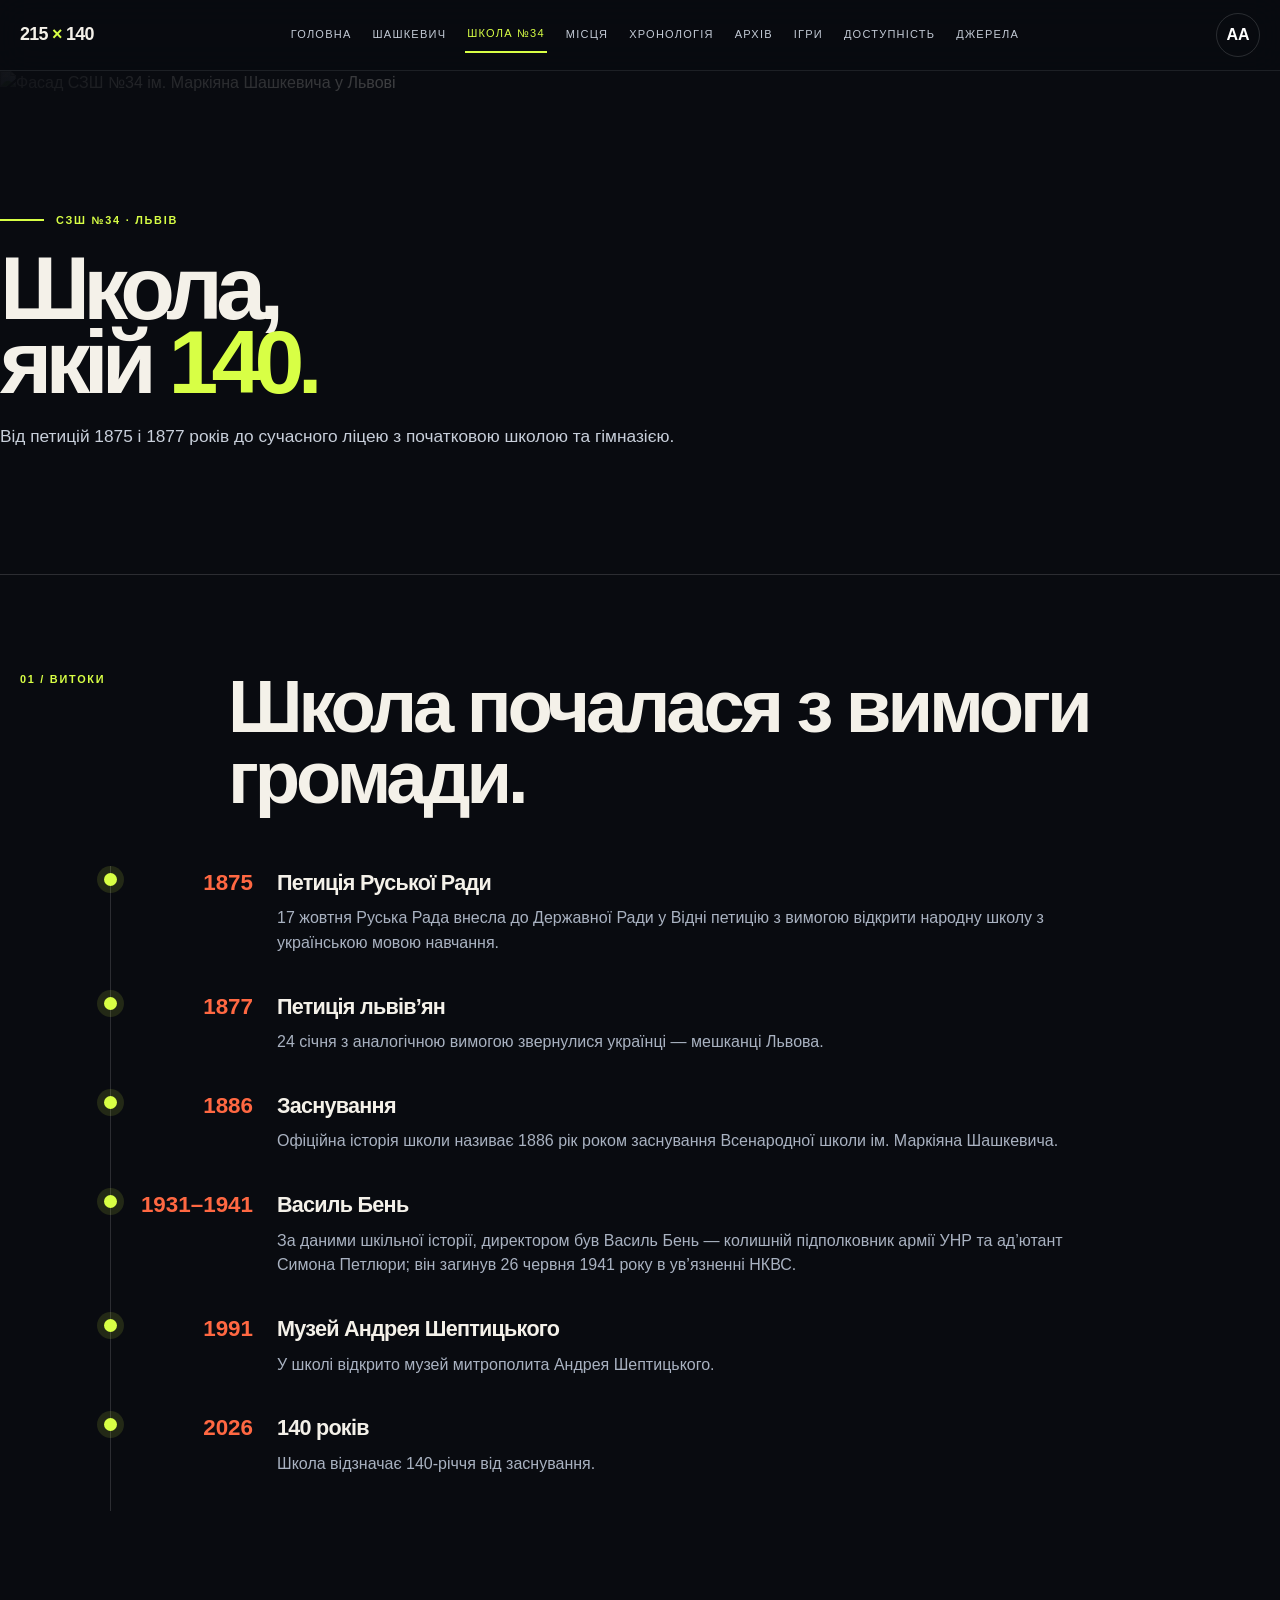
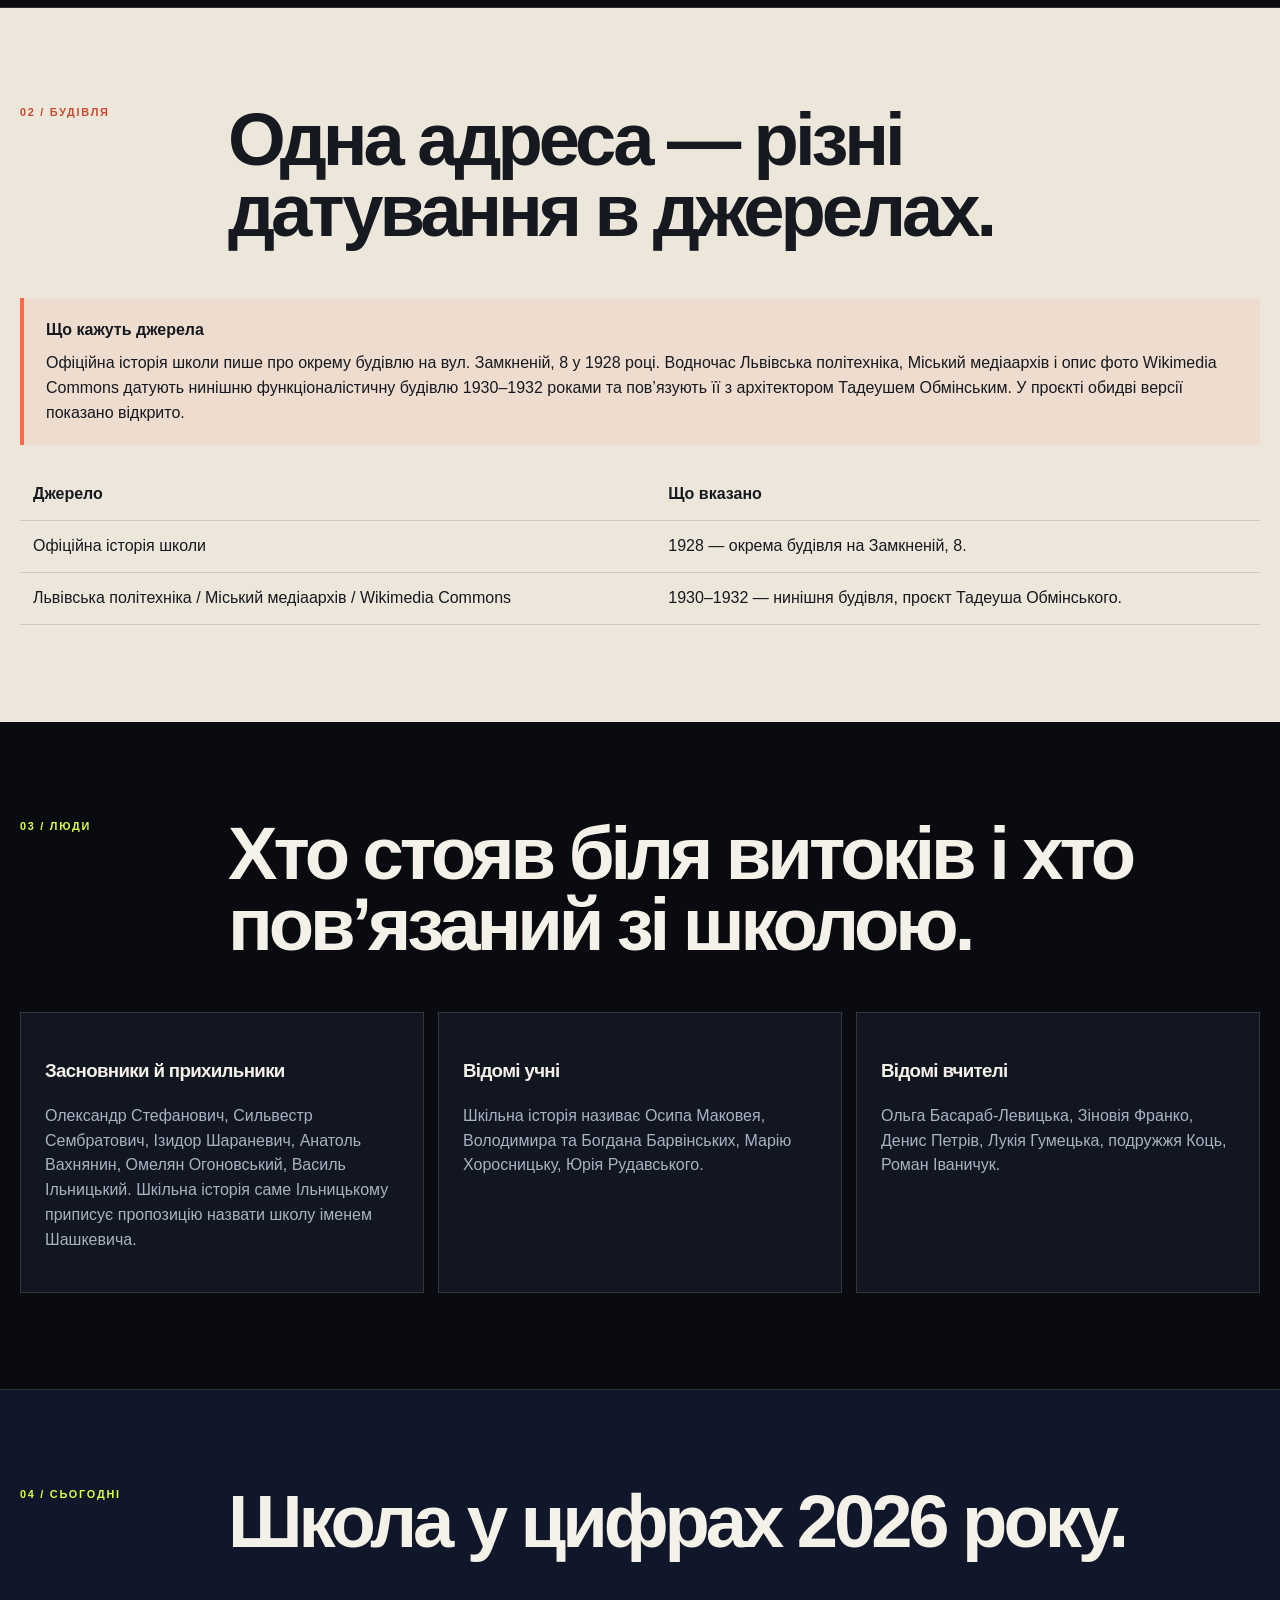
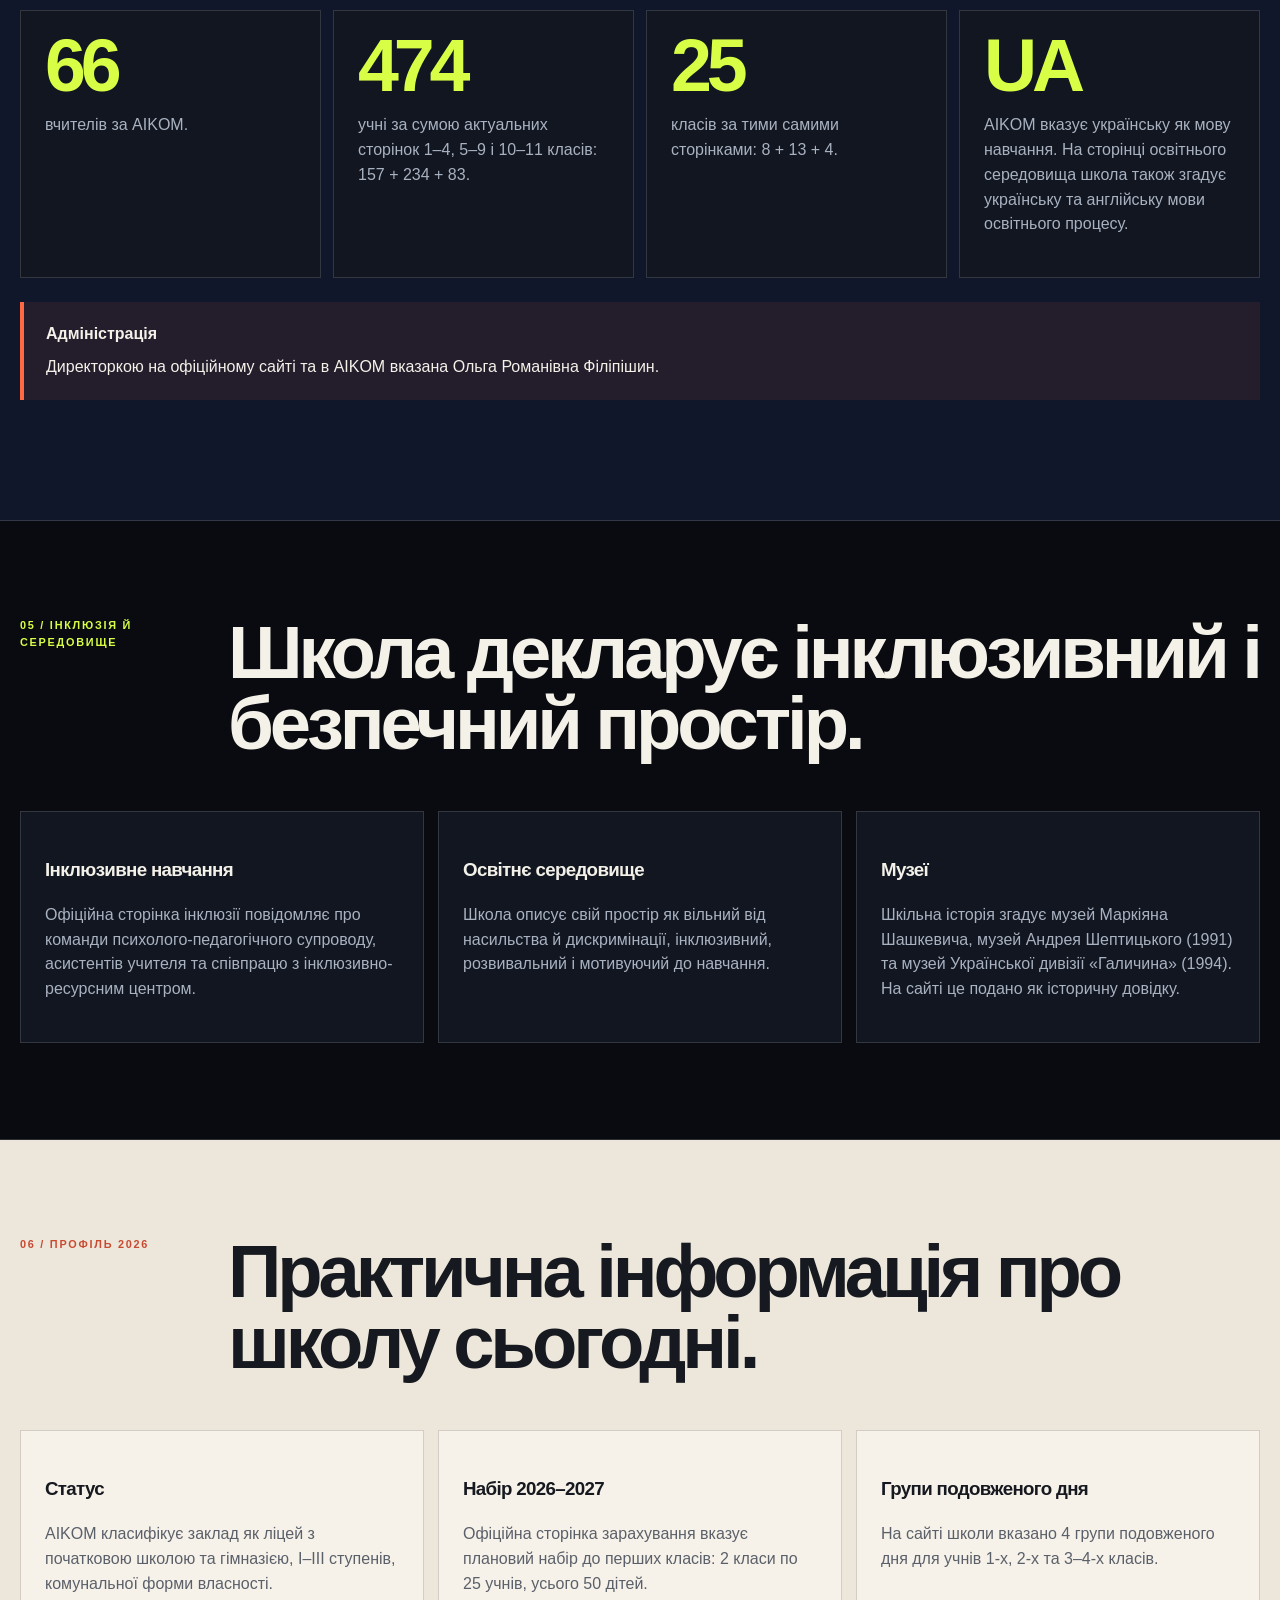
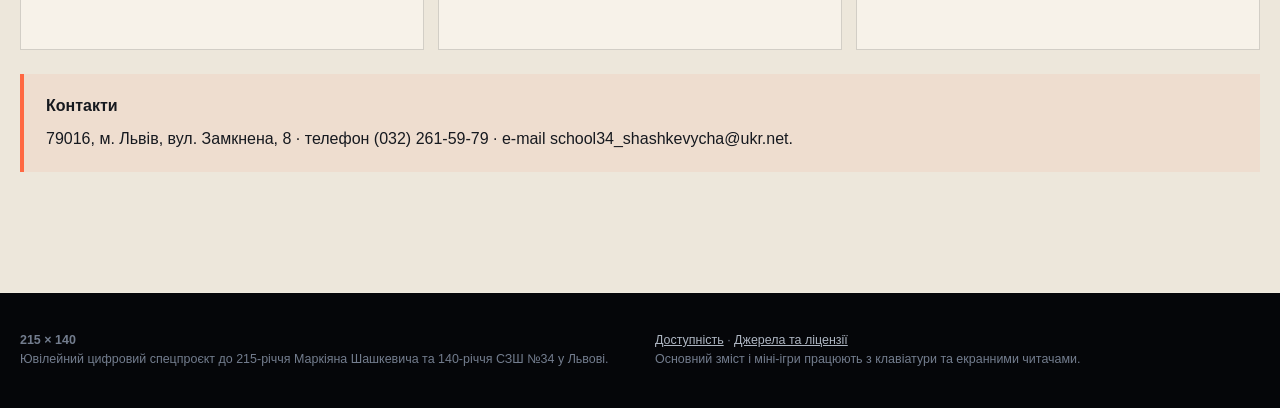
==== school.html @ a25c8b9b "init" ====
<!doctype html><html lang="uk"><head><meta charset="utf-8"><meta name="viewport" content="width=device-width,initial-scale=1"><meta name="theme-color" content="#090b10"><meta name="description" content="Історія СЗШ №34 ім. Маркіяна Шашкевича: петиції, заснування, будівля, люди, музеї та сучасний стан."><title>Школа №34 — 140 років</title><link rel="stylesheet" href="assets/style.css"></head><body>
<a class="skip-link" href="#main">Перейти до основного змісту</a>
<div class="progress" aria-hidden="true"></div>
<header class="site-header">
 <div class="wrap nav">
  <a class="brand" href="index.html" aria-label="215 на 140 — головна">215 <b>×</b> 140</a>
  <button class="mobile-toggle" type="button" aria-expanded="false" aria-controls="mainNav">Меню</button>
  <nav id="mainNav" class="navlinks" aria-label="Головна навігація"><a href="index.html">Головна</a><a href="shashkevych.html">Шашкевич</a><a href="school.html" aria-current="page">Школа №34</a><a href="places.html">Місця</a><a href="timeline.html">Хронологія</a><a href="archive.html">Архів</a><a href="games.html">Ігри</a><a href="accessibility.html">Доступність</a><a href="sources.html">Джерела</a></nav>
  <button id="a11yOpen" class="a11y-open" type="button" aria-haspopup="dialog" aria-controls="a11yPanel" aria-label="Відкрити налаштування доступності">АА</button>
 </div>
</header>
<div id="a11yPanel" class="a11y-panel" role="dialog" aria-modal="false" aria-labelledby="a11yTitle" aria-hidden="true">
 <h2 id="a11yTitle">Доступність</h2>
 <div class="a11y-grid">
  <button id="fontPlus" class="a11y-btn" type="button">Збільшити текст</button>
  <button id="fontMinus" class="a11y-btn" type="button">Зменшити текст</button>
  <button id="contrast" class="a11y-btn" type="button">Високий контраст</button>
  <button id="readable" class="a11y-btn" type="button">Полегшене читання</button>
  <button id="motion" class="a11y-btn" type="button">Менше анімації</button>
  <button id="textOnly" class="a11y-btn" type="button">Текстовий режим</button>
  <button id="speakPage" class="a11y-btn" type="button">Озвучити сторінку</button>
  <button id="stopSpeak" class="a11y-btn" type="button">Зупинити озвучення</button>
  <button id="resetA11y" class="a11y-btn" type="button">Скинути налаштування</button>
 </div>
 <p class="a11y-note">Усі основні функції доступні з клавіатури. Озвучення браузером є додатковим і не замінює екранний читач.</p>
 <button id="a11yClose" class="btn" type="button">Закрити</button>
</div>
<div id="globalLive" class="sr-only" aria-live="polite" aria-atomic="true"></div>
<main id="main"><section class="hero compact"><div class="hero-media"><img src="https://upload.wikimedia.org/wikipedia/commons/1/1f/School_%E2%84%96_34%2C_Lviv.jpg" alt="Фасад СЗШ №34 ім. Маркіяна Шашкевича у Львові"><div class="image-fallback">Будівля школи №34.</div></div><div class="wrap hero-inner"><div class="kicker">СЗШ №34 · Львів</div><h1>Школа,<br>якій <span class="acid">140.</span></h1><p class="hero-lead">Від петицій 1875 і 1877 років до сучасного ліцею з початковою школою та гімназією.</p></div></section>
<section class="section"><div class="wrap"><div class="section-head"><div class="index">01 / Витоки</div><h2>Школа почалася з вимоги громади.</h2></div><div class="timeline"><article class="event"><time>1875</time><div><h3>Петиція Руської Ради</h3><p>17 жовтня Руська Рада внесла до Державної Ради у Відні петицію з вимогою відкрити народну школу з українською мовою навчання.</p></div></article><article class="event"><time>1877</time><div><h3>Петиція львів’ян</h3><p>24 січня з аналогічною вимогою звернулися українці — мешканці Львова.</p></div></article><article class="event"><time>1886</time><div><h3>Заснування</h3><p>Офіційна історія школи називає 1886 рік роком заснування Всенародної школи ім. Маркіяна Шашкевича.</p></div></article><article class="event"><time>1931–1941</time><div><h3>Василь Бень</h3><p>За даними шкільної історії, директором був Василь Бень — колишній підполковник армії УНР та ад’ютант Симона Петлюри; він загинув 26 червня 1941 року в ув’язненні НКВС.</p></div></article><article class="event"><time>1991</time><div><h3>Музей Андрея Шептицького</h3><p>У школі відкрито музей митрополита Андрея Шептицького.</p></div></article><article class="event"><time>2026</time><div><h3>140 років</h3><p>Школа відзначає 140-річчя від заснування.</p></div></article></div></div></section>
<section class="section paper"><div class="wrap"><div class="section-head"><div class="index">02 / Будівля</div><h2>Одна адреса — різні датування в джерелах.</h2></div><div class="callout"><strong>Що кажуть джерела</strong>Офіційна історія школи пише про окрему будівлю на вул. Замкненій, 8 у 1928 році. Водночас Львівська політехніка, Міський медіаархів і опис фото Wikimedia Commons датують нинішню функціоналістичну будівлю 1930–1932 роками та пов’язують її з архітектором Тадеушем Обмінським. У проєкті обидві версії показано відкрито.</div><table class="fact-table"><thead><tr><th>Джерело</th><th>Що вказано</th></tr></thead><tbody><tr><td>Офіційна історія школи</td><td>1928 — окрема будівля на Замкненій, 8.</td></tr><tr><td>Львівська політехніка / Міський медіаархів / Wikimedia Commons</td><td>1930–1932 — нинішня будівля, проєкт Тадеуша Обмінського.</td></tr></tbody></table></div></section>
<section class="section"><div class="wrap"><div class="section-head"><div class="index">03 / Люди</div><h2>Хто стояв біля витоків і хто пов’язаний зі школою.</h2></div><div class="grid3"><article class="card"><h3>Засновники й прихильники</h3><p>Олександр Стефанович, Сильвестр Сембратович, Ізидор Шараневич, Анатоль Вахнянин, Омелян Огоновський, Василь Ільницький. Шкільна історія саме Ільницькому приписує пропозицію назвати школу іменем Шашкевича.</p></article><article class="card"><h3>Відомі учні</h3><p>Шкільна історія називає Осипа Маковея, Володимира та Богдана Барвінських, Марію Хоросницьку, Юрія Рудавського.</p></article><article class="card"><h3>Відомі вчителі</h3><p>Ольга Басараб-Левицька, Зіновія Франко, Денис Петрів, Лукія Гумецька, подружжя Коць, Роман Іваничук.</p></article></div></div></section>
<section class="section blue"><div class="wrap"><div class="section-head"><div class="index">04 / Сьогодні</div><h2>Школа у цифрах 2026 року.</h2></div><div class="grid4"><article class="card"><div class="num">66</div><p>вчителів за AIKOM.</p></article><article class="card"><div class="num">474</div><p>учні за сумою актуальних сторінок 1–4, 5–9 і 10–11 класів: 157 + 234 + 83.</p></article><article class="card"><div class="num">25</div><p>класів за тими самими сторінками: 8 + 13 + 4.</p></article><article class="card"><div class="num">UA</div><p>AIKOM вказує українську як мову навчання. На сторінці освітнього середовища школа також згадує українську та англійську мови освітнього процесу.</p></article></div><div class="callout"><strong>Адміністрація</strong>Директоркою на офіційному сайті та в AIKOM вказана Ольга Романівна Філіпішин.</div></div></section>
<section class="section"><div class="wrap"><div class="section-head"><div class="index">05 / Інклюзія й середовище</div><h2>Школа декларує інклюзивний і безпечний простір.</h2></div><div class="grid3"><article class="card"><h3>Інклюзивне навчання</h3><p>Офіційна сторінка інклюзії повідомляє про команди психолого-педагогічного супроводу, асистентів учителя та співпрацю з інклюзивно-ресурсним центром.</p></article><article class="card"><h3>Освітнє середовище</h3><p>Школа описує свій простір як вільний від насильства й дискримінації, інклюзивний, розвивальний і мотивуючий до навчання.</p></article><article class="card"><h3>Музеї</h3><p>Шкільна історія згадує музей Маркіяна Шашкевича, музей Андрея Шептицького (1991) та музей Української дивізії «Галичина» (1994). На сайті це подано як історичну довідку.</p></article></div></div></section><section class="section paper"><div class="wrap"><div class="section-head"><div class="index">06 / Профіль 2026</div><h2>Практична інформація про школу сьогодні.</h2></div><div class="grid3"><article class="card"><h3>Статус</h3><p>AIKOM класифікує заклад як ліцей з початковою школою та гімназією, I–III ступенів, комунальної форми власності.</p></article><article class="card"><h3>Набір 2026–2027</h3><p>Офіційна сторінка зарахування вказує плановий набір до перших класів: 2 класи по 25 учнів, усього 50 дітей.</p></article><article class="card"><h3>Групи подовженого дня</h3><p>На сайті школи вказано 4 групи подовженого дня для учнів 1-х, 2-х та 3–4-х класів.</p></article></div><div class="callout"><strong>Контакти</strong>79016, м. Львів, вул. Замкнена, 8 · телефон (032) 261-59-79 · e-mail school34_shashkevycha@ukr.net.</div></div></section></main>
<footer class="footer"><div class="wrap footer-grid"><div><strong>215 × 140</strong><br>Ювілейний цифровий спецпроєкт до 215-річчя Маркіяна Шашкевича та 140-річчя СЗШ №34 у Львові.</div><div><a href="accessibility.html">Доступність</a> · <a href="sources.html">Джерела та ліцензії</a><br>Основний зміст і міні-ігри працюють з клавіатури та екранними читачами.</div></div></footer>
<script src="assets/app.js"></script>
</body></html>
---- assets/style.css ----
:root{--bg:#090b10;--panel:#111621;--panel2:#161d2a;--text:#f4f1e9;--muted:#a9b2c1;--line:rgba(255,255,255,.14);--acid:#d8ff45;--orange:#ff6842;--blue:#617dff;--cyan:#59d7ff;--paper:#ede7db;--ink:#16191f;--good:#78df91;--bad:#ff8078;--max:1360px;--fs:1}
*{box-sizing:border-box}html{scroll-behavior:smooth;font-size:calc(16px*var(--fs))}body{margin:0;background:var(--bg);color:var(--text);font-family:Arial,Helvetica,sans-serif;line-height:1.55}body.contrast{--bg:#000;--panel:#000;--panel2:#0a0a0a;--text:#fff;--muted:#fff;--line:#fff;--acid:#ffff00;--orange:#ff9d00;--blue:#8facff;--cyan:#7ee8ff}body.readable *{letter-spacing:.02em!important;line-height:1.72!important}body.no-motion *,body.no-motion *::before,body.no-motion *::after{animation:none!important;transition:none!important;scroll-behavior:auto!important}body.text-only img{display:none!important}body.text-only .hero-media,body.text-only .photo-card,body.text-only .artifact-image{background:linear-gradient(145deg,#171e2a,#0b0f16)!important}body.text-only .image-fallback{display:grid!important;position:relative;min-height:220px}body.text-only .photo-card::after,body.text-only .hero-media::after{display:none!important}a{color:inherit}img{max-width:100%;display:block}button,input,select{font:inherit}button,a,select,input{touch-action:manipulation}:focus-visible{outline:3px solid var(--acid);outline-offset:4px;border-radius:4px}::selection{background:var(--acid);color:#000}.wrap{width:min(var(--max),calc(100% - 40px));margin:auto}.sr-only{position:absolute!important;width:1px!important;height:1px!important;padding:0!important;margin:-1px!important;overflow:hidden!important;clip:rect(0,0,0,0)!important;white-space:nowrap!important;border:0!important}.skip-link{position:fixed;left:16px;top:10px;z-index:9999;background:var(--acid);color:#000;padding:12px 16px;text-decoration:none;font-weight:800;transform:translateY(-180%)}.skip-link:focus{transform:none}.progress{position:fixed;left:0;top:0;height:3px;width:0;background:linear-gradient(90deg,var(--orange),var(--acid));z-index:4000}.site-header{position:sticky;top:0;z-index:2500;background:rgba(9,11,16,.76);backdrop-filter:blur(16px);border-bottom:1px solid rgba(255,255,255,.09)}.nav{min-height:70px;display:flex;align-items:center;justify-content:space-between;gap:20px}.brand{text-decoration:none;font-size:1.12rem;font-weight:900;letter-spacing:-.04em;white-space:nowrap}.brand b{color:var(--acid)}.navlinks{display:flex;align-items:center;gap:17px;flex-wrap:wrap}.navlinks a{text-decoration:none;font-size:.69rem;text-transform:uppercase;letter-spacing:.11em;color:#c3cad5;padding:8px 2px}.navlinks a[aria-current=page]{color:var(--acid);border-bottom:2px solid var(--acid)}.navlinks a:hover{color:#fff}.a11y-open{min-width:44px;min-height:44px;border:1px solid var(--line);background:transparent;color:white;border-radius:999px;cursor:pointer;font-weight:700}.mobile-toggle{display:none;min-width:44px;min-height:44px;border:1px solid var(--line);background:transparent;color:white;border-radius:10px}.a11y-panel{position:fixed;right:18px;top:82px;width:min(380px,calc(100vw - 30px));background:#0e131c;border:1px solid var(--line);z-index:5000;box-shadow:0 25px 70px rgba(0,0,0,.45);padding:18px;display:none}.a11y-panel.open{display:block}.a11y-panel h2{font-size:1.2rem;margin:0 0 12px}.a11y-grid{display:grid;grid-template-columns:1fr 1fr;gap:8px}.a11y-btn{min-height:46px;border:1px solid var(--line);background:#151c28;color:white;cursor:pointer;text-align:left;padding:10px}.a11y-note{color:var(--muted);font-size:.78rem;margin:12px 0}.hero{position:relative;overflow:hidden;min-height:76vh;display:flex;align-items:flex-end;border-bottom:1px solid var(--line)}.hero.compact{min-height:56vh}.hero-media{position:absolute;inset:0}.hero-media img{width:100%;height:100%;object-fit:cover;filter:saturate(.78) contrast(1.05)}.hero-media::after{content:"";position:absolute;inset:0;background:linear-gradient(90deg,rgba(9,11,16,.96),rgba(9,11,16,.69) 46%,rgba(9,11,16,.14) 82%),linear-gradient(0deg,rgba(9,11,16,.95),transparent 50%)}.hero-grid{position:absolute;inset:0;background:linear-gradient(rgba(255,255,255,.035) 1px,transparent 1px),linear-gradient(90deg,rgba(255,255,255,.035) 1px,transparent 1px);background-size:58px 58px;mask-image:linear-gradient(to bottom,black,transparent 92%)}.hero-inner{position:relative;z-index:2;padding:92px 0 58px;width:100%}.kicker,.index{font-size:.68rem;text-transform:uppercase;letter-spacing:.16em;color:var(--acid);font-weight:800}.kicker{display:flex;gap:12px;align-items:center}.kicker::before{content:"";width:44px;height:2px;background:var(--acid)}.hero h1{font-size:clamp(3.8rem,9vw,9.3rem);line-height:.83;letter-spacing:-.075em;margin:22px 0 24px;max-width:1160px}.hero.compact h1{font-size:clamp(3.3rem,7vw,7rem)}.hero h1 .acid{color:var(--acid)}.stroke{color:transparent;-webkit-text-stroke:1.4px rgba(255,255,255,.76)}.hero-lead{max-width:760px;color:#c8cfda;font-size:1.08rem}.hero-actions{display:flex;gap:10px;flex-wrap:wrap;margin-top:26px}.btn{display:inline-flex;align-items:center;justify-content:center;min-height:46px;padding:11px 16px;border:1px solid var(--line);background:#111723;color:white;text-decoration:none;cursor:pointer;border-radius:999px;font-size:.73rem;text-transform:uppercase;letter-spacing:.09em}.btn.primary{background:var(--orange);border-color:var(--orange)}.btn.acid{background:var(--acid);border-color:var(--acid);color:#08090b}.metrics{display:grid;grid-template-columns:repeat(4,1fr);gap:1px;background:var(--line);border:1px solid var(--line);margin-top:45px;max-width:1000px}.metric{background:rgba(9,11,16,.8);padding:17px}.metric b{display:block;font-size:1.7rem}.metric span{font-size:.66rem;text-transform:uppercase;letter-spacing:.1em;color:#939dac}.marquee{overflow:hidden;background:var(--acid);color:#090a0c}.marquee-track{width:max-content;display:flex;gap:22px;align-items:center;padding:12px 0;font-size:.68rem;text-transform:uppercase;letter-spacing:.13em;font-weight:800;animation:mar 25s linear infinite}.marquee-track i{width:6px;height:6px;border-radius:50%;background:#111}@keyframes mar{to{transform:translateX(-50%)}}.section{padding:96px 0;border-bottom:1px solid var(--line);position:relative}.section.paper{background:var(--paper);color:var(--ink)}.section.blue{background:#10172a}.section.dark2{background:#0c1018}.section-head{display:grid;grid-template-columns:170px 1fr;gap:38px;margin-bottom:52px}.section h2{font-size:clamp(2.5rem,5.8vw,5.6rem);line-height:.96;letter-spacing:-.055em;margin:0;max-width:1050px}.section h3{letter-spacing:-.035em}.lead{font-size:1.1rem;line-height:1.72;color:var(--muted);max-width:780px}.paper .lead{color:#555c67}.paper .index{color:#c84a31}.grid2{display:grid;grid-template-columns:1fr 1fr;gap:16px}.grid3{display:grid;grid-template-columns:repeat(3,1fr);gap:14px}.grid4{display:grid;grid-template-columns:repeat(4,1fr);gap:12px}.card{border:1px solid var(--line);background:var(--panel);padding:24px;min-height:220px}.paper .card{background:#f7f2e9;border-color:rgba(0,0,0,.15)}.card .num{font-size:4.6rem;font-weight:900;line-height:.85;color:var(--acid);letter-spacing:-.07em}.card p{color:var(--muted)}.paper .card p{color:#5a606a}.photo-card{position:relative;overflow:hidden;border:1px solid var(--line);min-height:420px;background:#151a23}.photo-card img{width:100%;height:100%;object-fit:cover;position:absolute;inset:0}.photo-card::after{content:"";position:absolute;inset:0;background:linear-gradient(to top,rgba(8,10,14,.75),transparent 55%)}.photo-caption{position:absolute;left:16px;bottom:14px;right:16px;z-index:3;color:white;font-size:.78rem}.photo-caption small{display:block;color:#cbd2dd;margin-top:4px}.image-fallback{position:absolute;inset:0;display:none;place-items:center;padding:30px;text-align:center;background:linear-gradient(145deg,#1a2130,#0c1017);color:#d8dfea}.image-failed .image-fallback{display:grid}.image-failed img{display:none}.timeline{position:relative;border-left:1px solid var(--line);margin-left:90px}.event{display:grid;grid-template-columns:110px 1fr;gap:24px;padding:0 0 34px 32px;position:relative}.event::before{content:"";position:absolute;left:-7px;top:7px;width:13px;height:13px;border-radius:50%;background:var(--acid);box-shadow:0 0 0 7px rgba(216,255,69,.12)}.event time{font-size:1.4rem;font-weight:900;color:var(--orange);margin-left:-145px;text-align:right}.event h3{margin:0 0 7px;font-size:1.35rem}.event p{margin:0;color:var(--muted);max-width:800px}.filterbar{display:flex;gap:8px;flex-wrap:wrap;margin-bottom:28px}.filterbar button{min-height:44px;border:1px solid var(--line);background:#111722;color:white;padding:9px 14px;cursor:pointer}.filterbar button.active{background:var(--acid);color:#090b10;border-color:var(--acid)}.callout{border-left:4px solid var(--orange);background:rgba(255,104,66,.08);padding:20px 22px;margin:24px 0}.callout strong{display:block;margin-bottom:8px}.fact-table{width:100%;border-collapse:collapse}.fact-table th,.fact-table td{padding:13px;border-bottom:1px solid var(--line);text-align:left;vertical-align:top}.paper .fact-table th,.paper .fact-table td{border-color:rgba(0,0,0,.13)}.accordion details{border-top:1px solid var(--line);padding:16px 0}.accordion summary{cursor:pointer;font-weight:800;font-size:1.05rem;min-height:44px;display:flex;align-items:center}.accordion details p{color:var(--muted);max-width:900px}.route-list{display:grid;gap:12px;counter-reset:route}.route-stop{border:1px solid var(--line);background:var(--panel);padding:20px;display:grid;grid-template-columns:70px 1fr;gap:18px}.route-stop::before{counter-increment:route;content:counter(route,decimal-leading-zero);font-size:2.2rem;font-weight:900;color:var(--acid)}.route-stop h3{margin:0 0 7px}.route-stop p{color:var(--muted);margin:0}.game-shell{border:1px solid var(--line);background:var(--panel);padding:24px}.game-tabs{display:flex;gap:8px;flex-wrap:wrap;margin-bottom:14px}.game-tab{min-height:44px;border:1px solid var(--line);background:#111722;color:white;padding:9px 13px;cursor:pointer}.game-tab[aria-selected=true]{background:var(--acid);color:#08090b;border-color:var(--acid)}.game-panel[hidden]{display:none}.game-panel h2{font-size:2rem;margin:0 0 20px}.scoreboard{display:flex;gap:16px;align-items:center;flex-wrap:wrap;border-bottom:1px solid var(--line);padding-bottom:14px;margin-bottom:22px}.scoreboard strong{color:var(--acid);font-size:1.4rem}.answers{display:grid;grid-template-columns:1fr 1fr;gap:10px}.answer{min-height:60px;border:1px solid var(--line);background:#0d131d;color:white;padding:14px;text-align:left;cursor:pointer}.answer.correct{border-color:var(--good);background:rgba(120,223,145,.1)}.answer.wrong{border-color:var(--bad);background:rgba(255,128,120,.1)}.live{min-height:48px;margin-top:14px;color:var(--muted)}.live.good{color:var(--good)}.live.bad{color:var(--bad)}.sort-list{display:grid;gap:10px}.sort-item{border:1px solid var(--line);background:#0d131d;padding:14px;display:grid;grid-template-columns:1fr auto;gap:12px;align-items:center}.sort-moves{display:flex;gap:6px}.sort-moves button{min-width:44px;min-height:44px;border:1px solid var(--line);background:#151e2c;color:white;cursor:pointer}.artifact{display:grid;grid-template-columns:.8fr 1.2fr;gap:18px}.artifact-image{min-height:380px;border:1px solid var(--line);background:#ece7dc;position:relative}.artifact-image img{width:100%;height:100%;object-fit:contain}.artifact-copy{border:1px solid var(--line);padding:20px}.match-row{display:grid;grid-template-columns:1fr 1fr;gap:12px;align-items:center;border-top:1px solid var(--line);padding:13px 0}.match-row select{min-height:46px;background:#111722;color:white;border:1px solid var(--line);padding:8px}.accessibility-list{display:grid;grid-template-columns:1fr 1fr;gap:12px}.access-item{border:1px solid var(--line);padding:20px;background:var(--panel)}.access-item h3{margin-top:0}.access-item p{color:var(--muted)}.source-card{border-top:1px solid var(--line);padding:18px 0}.source-card h3{margin:0 0 7px}.source-card p{color:var(--muted);margin:4px 0}.source-card a{color:var(--cyan)}.footer{background:#050609;padding:38px 0;color:#737d8e}.footer-grid{display:grid;grid-template-columns:1fr 1fr;gap:30px;font-size:.78rem}.footer a{color:#aeb6c2}.reveal{opacity:0;transform:translateY(22px);transition:.7s ease}.reveal.show{opacity:1;transform:none}@media(max-width:1050px){.navlinks{position:absolute;left:0;right:0;top:70px;background:#0b0e14;border-bottom:1px solid var(--line);padding:14px 20px;display:none}.navlinks.open{display:grid}.mobile-toggle{display:block}.a11y-open{margin-left:auto}.section-head,.grid2,.artifact{grid-template-columns:1fr}.grid3{grid-template-columns:1fr 1fr}.grid4{grid-template-columns:1fr 1fr}.metrics{grid-template-columns:1fr 1fr}.accessibility-list{grid-template-columns:1fr}}@media(max-width:650px){.wrap{width:min(var(--max),calc(100% - 26px))}.hero{min-height:82vh}.hero-inner{padding-top:70px}.hero h1{font-size:3.7rem}.metrics,.grid3,.grid4,.answers,.footer-grid{grid-template-columns:1fr}.section{padding:72px 0}.section-head{gap:12px;margin-bottom:34px}.timeline{margin-left:0;border-left:0}.event{grid-template-columns:1fr;padding:0 0 28px 0;border-bottom:1px solid var(--line);margin-bottom:20px}.event::before{display:none}.event time{margin:0;text-align:left}.route-stop{grid-template-columns:52px 1fr}.a11y-grid{grid-template-columns:1fr}.artifact-image{min-height:300px}.match-row{grid-template-columns:1fr}}@media(prefers-reduced-motion:reduce){html{scroll-behavior:auto}.reveal{opacity:1;transform:none}*,*::before,*::after{animation:none!important;transition:none!important}}
.book-replica{min-height:420px;background:#d9c7a6;color:#3f2522;border:14px solid #efe4cd;box-shadow:inset 0 0 0 2px #51352e,0 18px 45px rgba(0,0,0,.25);display:grid;place-items:center;text-align:center;padding:36px;position:relative}.book-replica::before{content:"";position:absolute;inset:16px;border:1px solid #51352e}.book-replica .book-title{font-family:Georgia,serif;font-size:clamp(2.2rem,5vw,4.7rem);line-height:1.1;position:relative}.book-replica .book-year{font-size:.8rem;letter-spacing:.25em;text-transform:uppercase;margin-top:22px;position:relative}.city-poster{min-height:420px;background:radial-gradient(circle at 78% 18%,rgba(216,255,69,.25),transparent 18%),linear-gradient(160deg,#18364e,#0c1422 62%);position:relative;overflow:hidden;border:1px solid var(--line)}.city-poster::before{content:"LVIV";position:absolute;right:-20px;bottom:-38px;font-size:10rem;font-weight:900;letter-spacing:-.08em;color:rgba(255,255,255,.06)}.city-poster .skyline{position:absolute;left:0;right:0;bottom:0;height:58%;background:linear-gradient(145deg,transparent 0 9%,#172637 9% 16%,transparent 16% 24%,#1c3044 24% 34%,transparent 34% 41%,#142b3e 41% 50%,transparent 50% 58%,#1e3347 58% 69%,transparent 69% 76%,#14283a 76% 100%);opacity:.95}.city-poster .city-copy{position:absolute;left:26px;top:28px;max-width:440px;z-index:2}.city-poster h3{font-size:2.6rem;margin:0 0 10px}.citation-note{font-size:.75rem;color:var(--muted);margin-top:10px}.paper .citation-note{color:#666}.statline{display:flex;gap:10px;flex-wrap:wrap;margin-top:18px}.pill{border:1px solid var(--line);padding:7px 10px;border-radius:999px;font-size:.7rem;text-transform:uppercase;letter-spacing:.08em}.paper .pill{border-color:rgba(0,0,0,.18)}
body.no-motion .reveal{opacity:1!important;transform:none!important}body.contrast .section.paper{background:#000;color:#fff}body.contrast .paper .card{background:#000;border-color:#fff}body.contrast .paper .lead,body.contrast .paper .card p,body.contrast .paper .citation-note{color:#fff}body.contrast .paper .fact-table th,body.contrast .paper .fact-table td{border-color:#fff}body.contrast .book-replica{filter:contrast(1.2)}
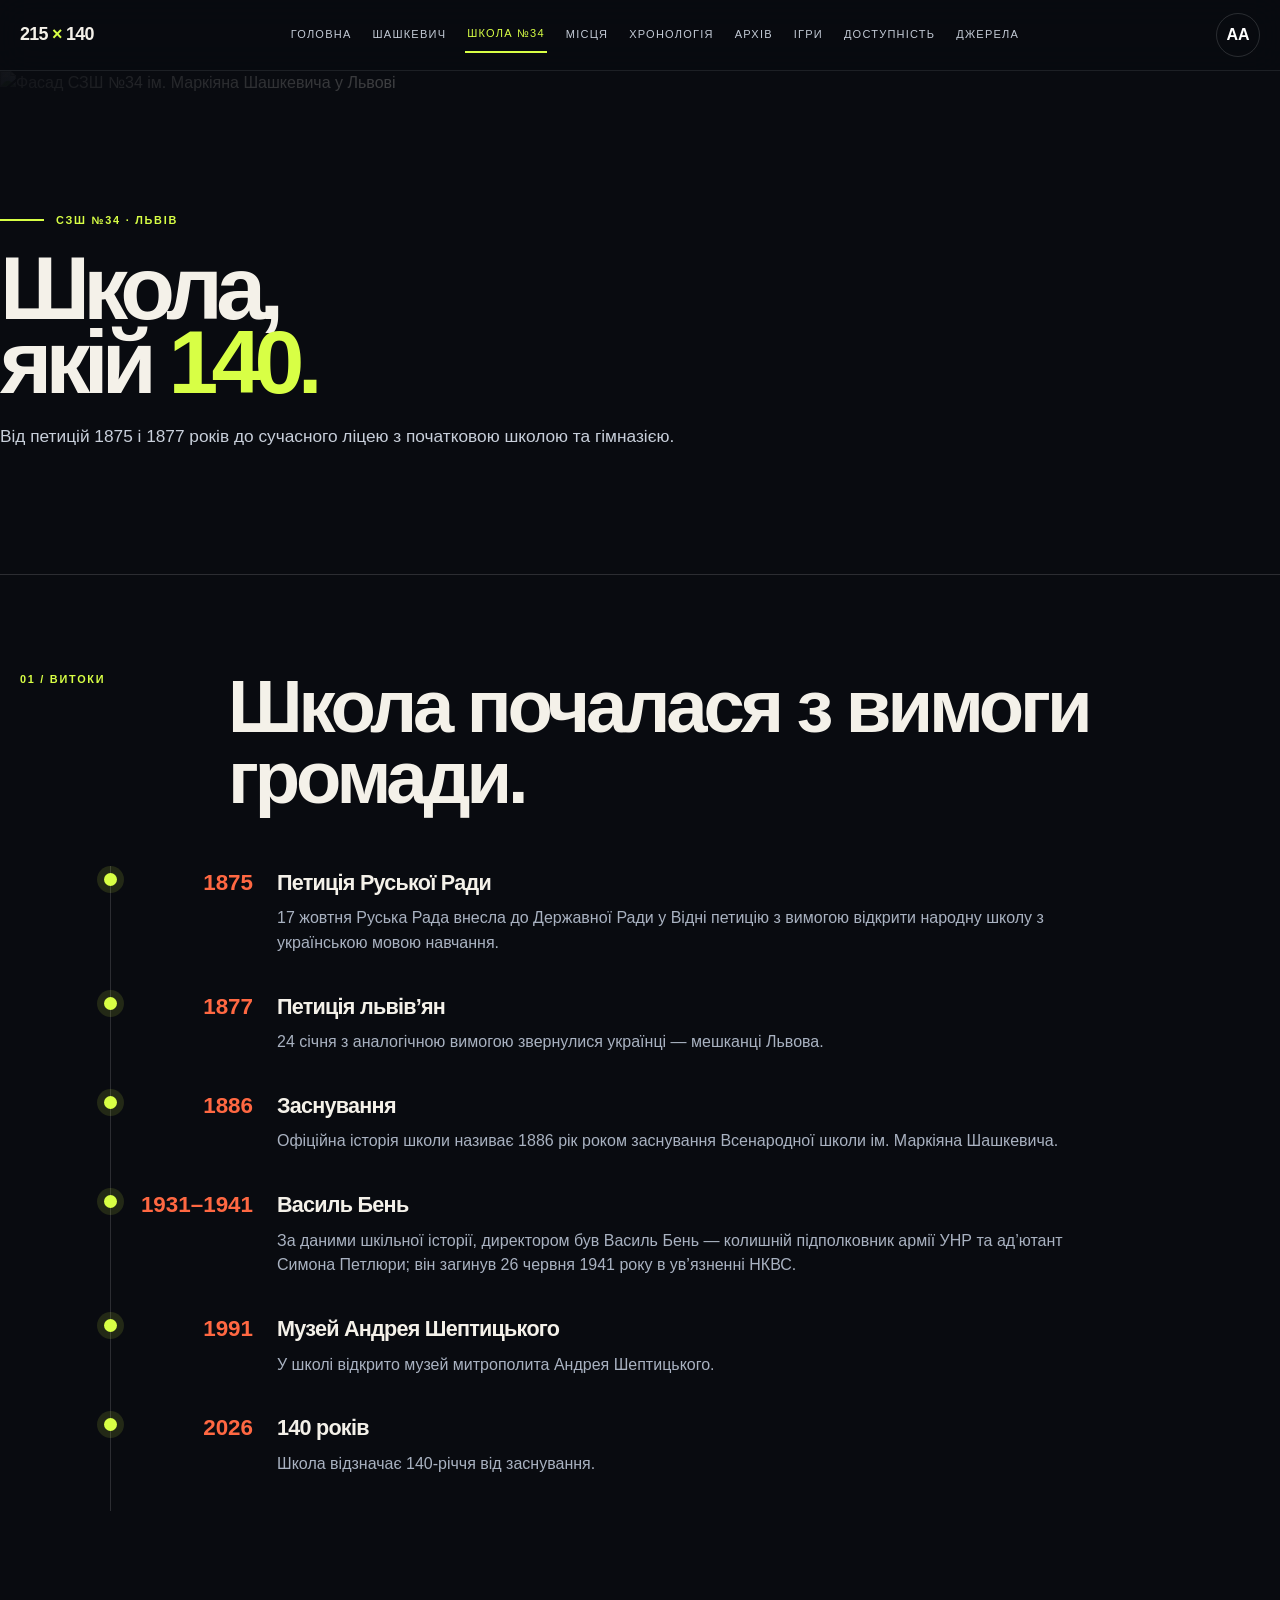
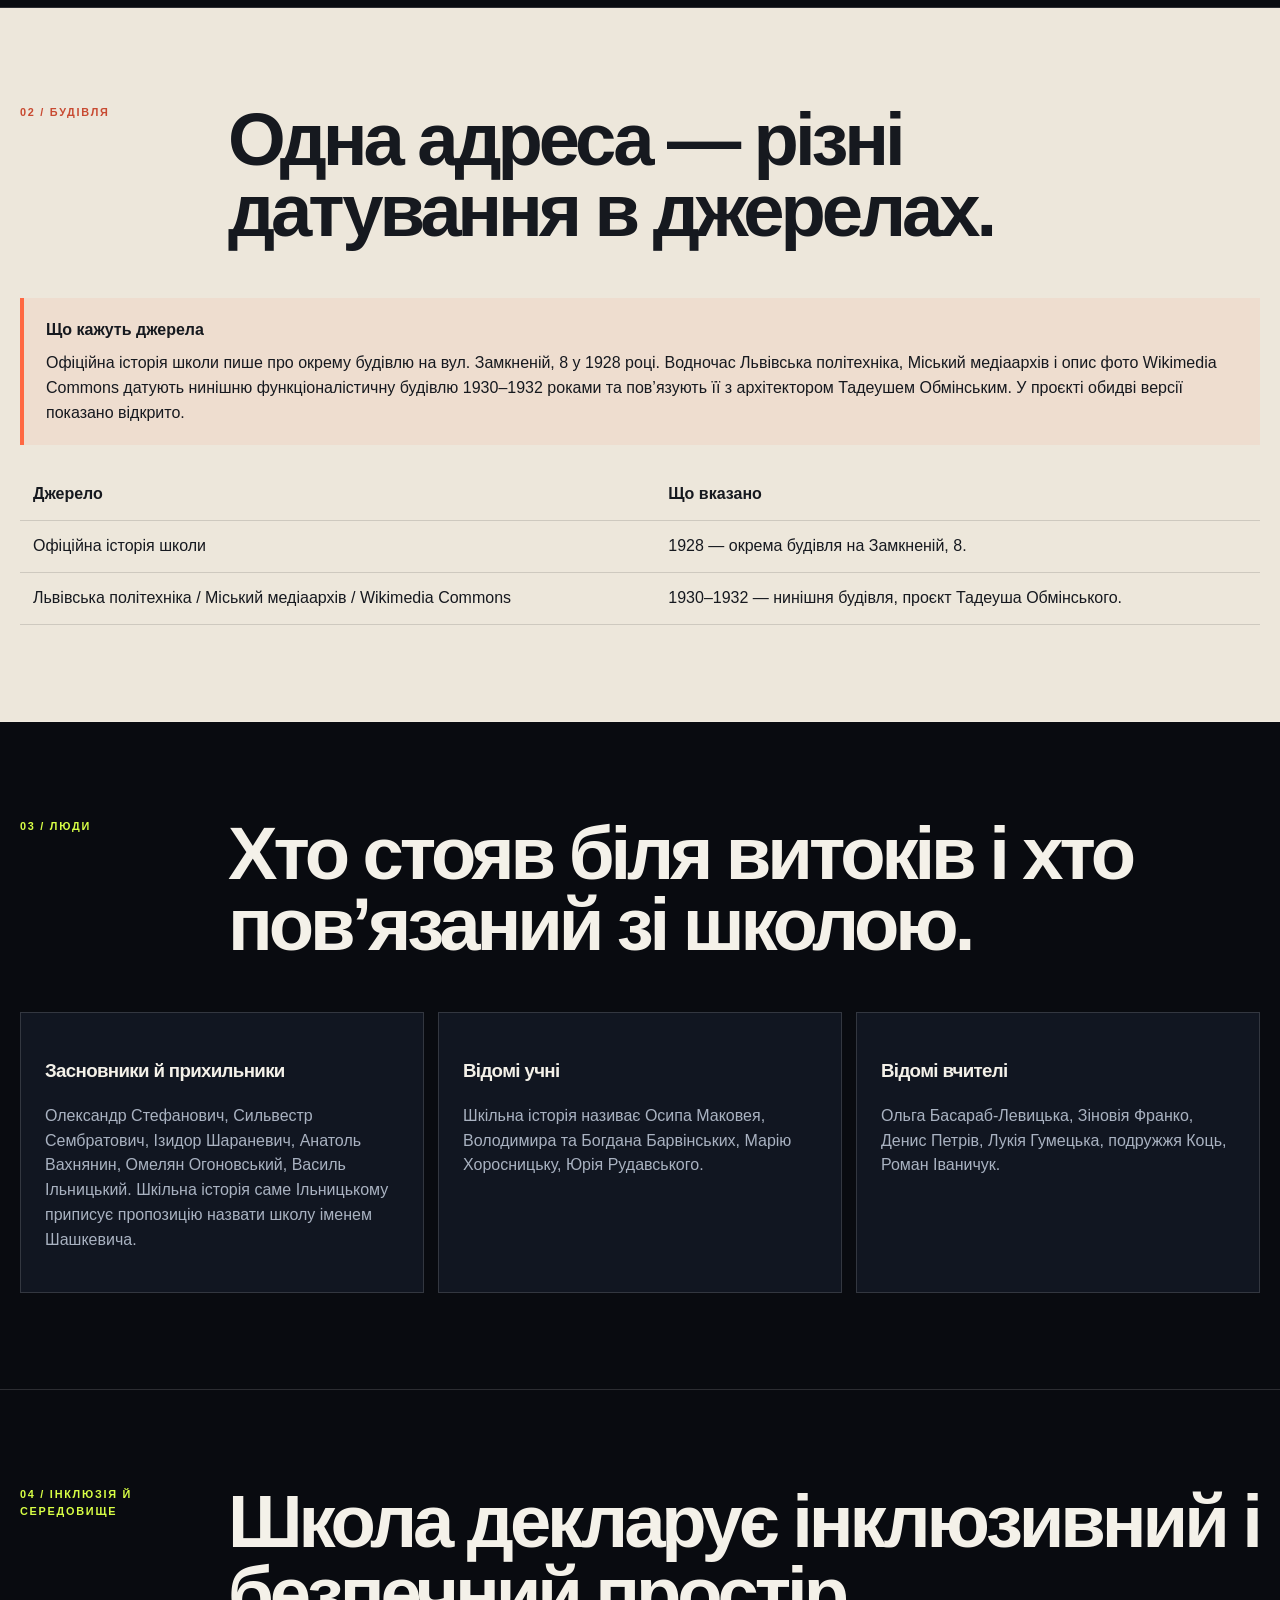
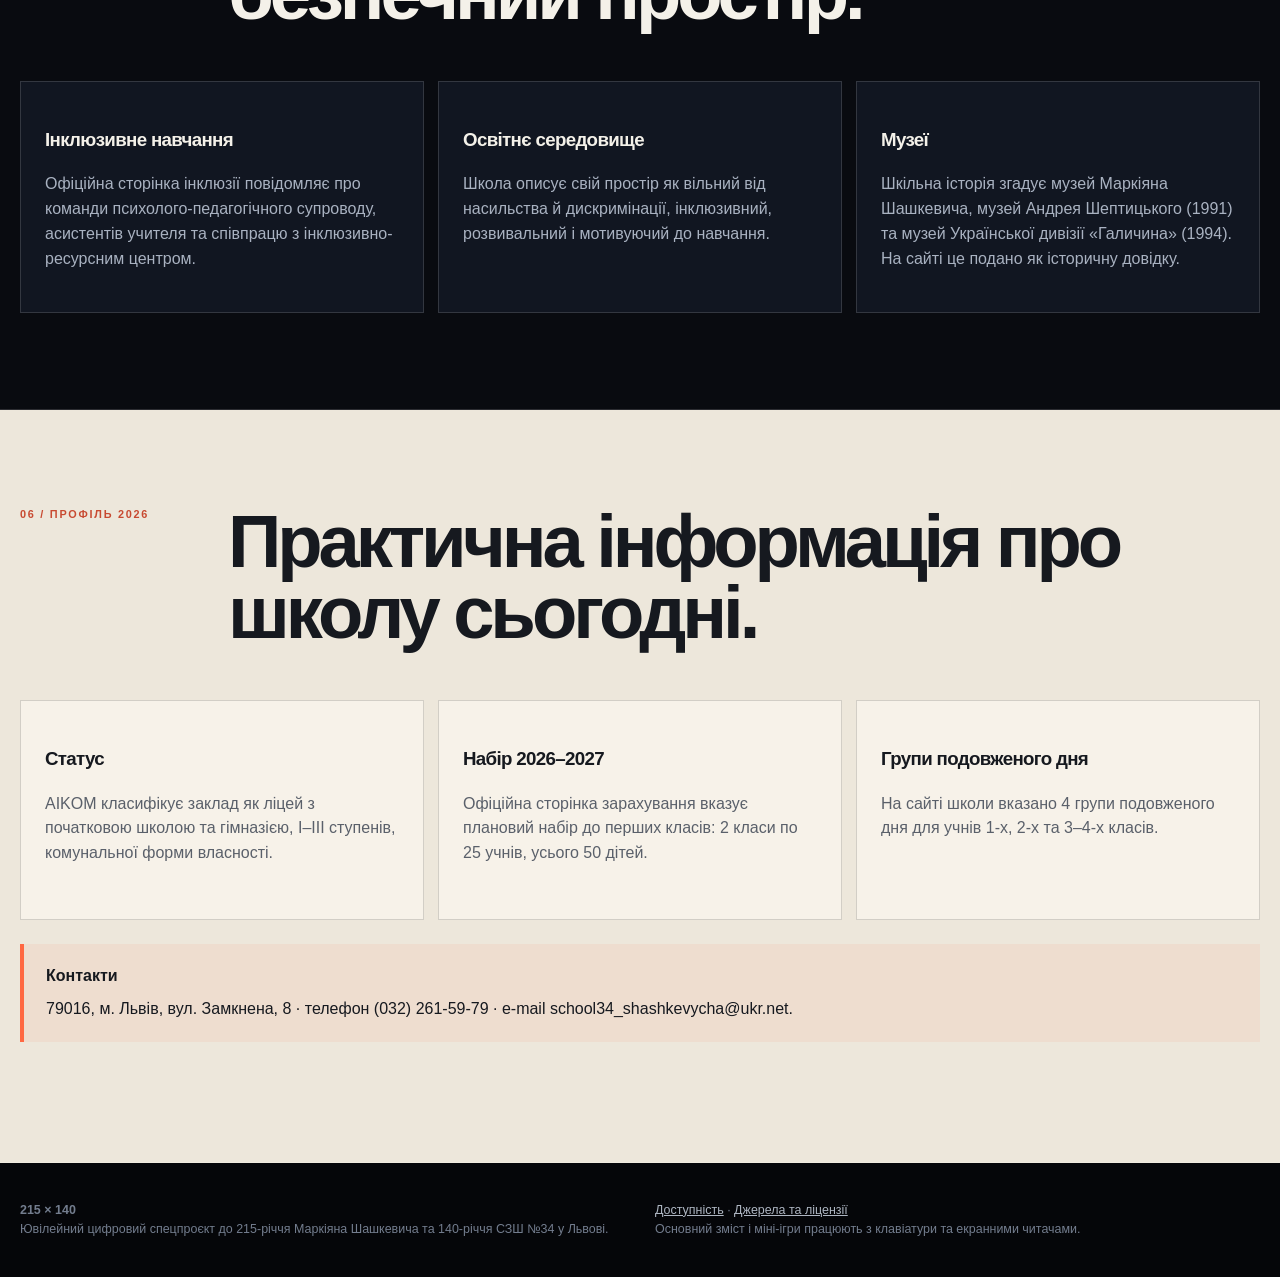
==== commit 9c1798b0: "Update school.html" ====
--- a/school.html
+++ b/school.html
@@ -30,8 +30,7 @@
 <section class="section"><div class="wrap"><div class="section-head"><div class="index">01 / Витоки</div><h2>Школа почалася з вимоги громади.</h2></div><div class="timeline"><article class="event"><time>1875</time><div><h3>Петиція Руської Ради</h3><p>17 жовтня Руська Рада внесла до Державної Ради у Відні петицію з вимогою відкрити народну школу з українською мовою навчання.</p></div></article><article class="event"><time>1877</time><div><h3>Петиція львів’ян</h3><p>24 січня з аналогічною вимогою звернулися українці — мешканці Львова.</p></div></article><article class="event"><time>1886</time><div><h3>Заснування</h3><p>Офіційна історія школи називає 1886 рік роком заснування Всенародної школи ім. Маркіяна Шашкевича.</p></div></article><article class="event"><time>1931–1941</time><div><h3>Василь Бень</h3><p>За даними шкільної історії, директором був Василь Бень — колишній підполковник армії УНР та ад’ютант Симона Петлюри; він загинув 26 червня 1941 року в ув’язненні НКВС.</p></div></article><article class="event"><time>1991</time><div><h3>Музей Андрея Шептицького</h3><p>У школі відкрито музей митрополита Андрея Шептицького.</p></div></article><article class="event"><time>2026</time><div><h3>140 років</h3><p>Школа відзначає 140-річчя від заснування.</p></div></article></div></div></section>
 <section class="section paper"><div class="wrap"><div class="section-head"><div class="index">02 / Будівля</div><h2>Одна адреса — різні датування в джерелах.</h2></div><div class="callout"><strong>Що кажуть джерела</strong>Офіційна історія школи пише про окрему будівлю на вул. Замкненій, 8 у 1928 році. Водночас Львівська політехніка, Міський медіаархів і опис фото Wikimedia Commons датують нинішню функціоналістичну будівлю 1930–1932 роками та пов’язують її з архітектором Тадеушем Обмінським. У проєкті обидві версії показано відкрито.</div><table class="fact-table"><thead><tr><th>Джерело</th><th>Що вказано</th></tr></thead><tbody><tr><td>Офіційна історія школи</td><td>1928 — окрема будівля на Замкненій, 8.</td></tr><tr><td>Львівська політехніка / Міський медіаархів / Wikimedia Commons</td><td>1930–1932 — нинішня будівля, проєкт Тадеуша Обмінського.</td></tr></tbody></table></div></section>
 <section class="section"><div class="wrap"><div class="section-head"><div class="index">03 / Люди</div><h2>Хто стояв біля витоків і хто пов’язаний зі школою.</h2></div><div class="grid3"><article class="card"><h3>Засновники й прихильники</h3><p>Олександр Стефанович, Сильвестр Сембратович, Ізидор Шараневич, Анатоль Вахнянин, Омелян Огоновський, Василь Ільницький. Шкільна історія саме Ільницькому приписує пропозицію назвати школу іменем Шашкевича.</p></article><article class="card"><h3>Відомі учні</h3><p>Шкільна історія називає Осипа Маковея, Володимира та Богдана Барвінських, Марію Хоросницьку, Юрія Рудавського.</p></article><article class="card"><h3>Відомі вчителі</h3><p>Ольга Басараб-Левицька, Зіновія Франко, Денис Петрів, Лукія Гумецька, подружжя Коць, Роман Іваничук.</p></article></div></div></section>
-<section class="section blue"><div class="wrap"><div class="section-head"><div class="index">04 / Сьогодні</div><h2>Школа у цифрах 2026 року.</h2></div><div class="grid4"><article class="card"><div class="num">66</div><p>вчителів за AIKOM.</p></article><article class="card"><div class="num">474</div><p>учні за сумою актуальних сторінок 1–4, 5–9 і 10–11 класів: 157 + 234 + 83.</p></article><article class="card"><div class="num">25</div><p>класів за тими самими сторінками: 8 + 13 + 4.</p></article><article class="card"><div class="num">UA</div><p>AIKOM вказує українську як мову навчання. На сторінці освітнього середовища школа також згадує українську та англійську мови освітнього процесу.</p></article></div><div class="callout"><strong>Адміністрація</strong>Директоркою на офіційному сайті та в AIKOM вказана Ольга Романівна Філіпішин.</div></div></section>
-<section class="section"><div class="wrap"><div class="section-head"><div class="index">05 / Інклюзія й середовище</div><h2>Школа декларує інклюзивний і безпечний простір.</h2></div><div class="grid3"><article class="card"><h3>Інклюзивне навчання</h3><p>Офіційна сторінка інклюзії повідомляє про команди психолого-педагогічного супроводу, асистентів учителя та співпрацю з інклюзивно-ресурсним центром.</p></article><article class="card"><h3>Освітнє середовище</h3><p>Школа описує свій простір як вільний від насильства й дискримінації, інклюзивний, розвивальний і мотивуючий до навчання.</p></article><article class="card"><h3>Музеї</h3><p>Шкільна історія згадує музей Маркіяна Шашкевича, музей Андрея Шептицького (1991) та музей Української дивізії «Галичина» (1994). На сайті це подано як історичну довідку.</p></article></div></div></section><section class="section paper"><div class="wrap"><div class="section-head"><div class="index">06 / Профіль 2026</div><h2>Практична інформація про школу сьогодні.</h2></div><div class="grid3"><article class="card"><h3>Статус</h3><p>AIKOM класифікує заклад як ліцей з початковою школою та гімназією, I–III ступенів, комунальної форми власності.</p></article><article class="card"><h3>Набір 2026–2027</h3><p>Офіційна сторінка зарахування вказує плановий набір до перших класів: 2 класи по 25 учнів, усього 50 дітей.</p></article><article class="card"><h3>Групи подовженого дня</h3><p>На сайті школи вказано 4 групи подовженого дня для учнів 1-х, 2-х та 3–4-х класів.</p></article></div><div class="callout"><strong>Контакти</strong>79016, м. Львів, вул. Замкнена, 8 · телефон (032) 261-59-79 · e-mail school34_shashkevycha@ukr.net.</div></div></section></main>
+<section class="section"><div class="wrap"><div class="section-head"><div class="index">04 / Інклюзія й середовище</div><h2>Школа декларує інклюзивний і безпечний простір.</h2></div><div class="grid3"><article class="card"><h3>Інклюзивне навчання</h3><p>Офіційна сторінка інклюзії повідомляє про команди психолого-педагогічного супроводу, асистентів учителя та співпрацю з інклюзивно-ресурсним центром.</p></article><article class="card"><h3>Освітнє середовище</h3><p>Школа описує свій простір як вільний від насильства й дискримінації, інклюзивний, розвивальний і мотивуючий до навчання.</p></article><article class="card"><h3>Музеї</h3><p>Шкільна історія згадує музей Маркіяна Шашкевича, музей Андрея Шептицького (1991) та музей Української дивізії «Галичина» (1994). На сайті це подано як історичну довідку.</p></article></div></div></section><section class="section paper"><div class="wrap"><div class="section-head"><div class="index">06 / Профіль 2026</div><h2>Практична інформація про школу сьогодні.</h2></div><div class="grid3"><article class="card"><h3>Статус</h3><p>AIKOM класифікує заклад як ліцей з початковою школою та гімназією, I–III ступенів, комунальної форми власності.</p></article><article class="card"><h3>Набір 2026–2027</h3><p>Офіційна сторінка зарахування вказує плановий набір до перших класів: 2 класи по 25 учнів, усього 50 дітей.</p></article><article class="card"><h3>Групи подовженого дня</h3><p>На сайті школи вказано 4 групи подовженого дня для учнів 1-х, 2-х та 3–4-х класів.</p></article></div><div class="callout"><strong>Контакти</strong>79016, м. Львів, вул. Замкнена, 8 · телефон (032) 261-59-79 · e-mail school34_shashkevycha@ukr.net.</div></div></section></main>
 <footer class="footer"><div class="wrap footer-grid"><div><strong>215 × 140</strong><br>Ювілейний цифровий спецпроєкт до 215-річчя Маркіяна Шашкевича та 140-річчя СЗШ №34 у Львові.</div><div><a href="accessibility.html">Доступність</a> · <a href="sources.html">Джерела та ліцензії</a><br>Основний зміст і міні-ігри працюють з клавіатури та екранними читачами.</div></div></footer>
 <script src="assets/app.js"></script>
-</body></html>+</body></html>
